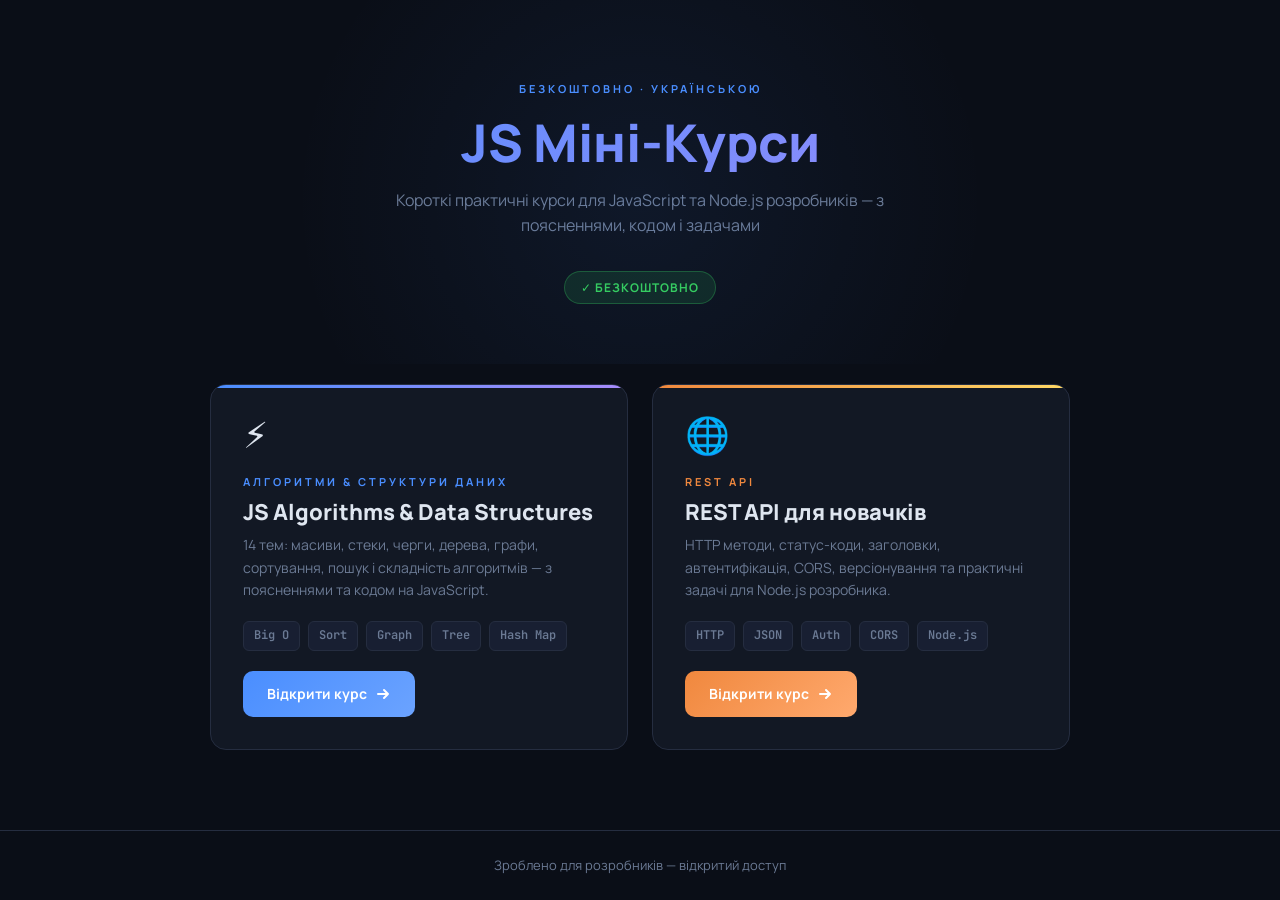
==== index.html @ dd0eef19 "init" ====
<!DOCTYPE html>
<html lang="uk">
<head>
<meta charset="UTF-8">
<meta name="viewport" content="width=device-width, initial-scale=1.0">
<title>JS Міні-Курси — для JavaScript / Node.js розробників</title>
<meta name="description" content="Безкоштовні міні-курси для JavaScript та Node.js розробників: REST API, алгоритми та структури даних.">
<link rel="preconnect" href="https://fonts.googleapis.com">
<link rel="preconnect" href="https://fonts.gstatic.com" crossorigin>
<link href="https://fonts.googleapis.com/css2?family=JetBrains+Mono:wght@400;600;700&family=Manrope:wght@400;500;600;700;800&display=swap" rel="stylesheet">
<style>
*,*::before,*::after{box-sizing:border-box;margin:0;padding:0}
:root{
  --bg:#0a0e17;--surface:#121824;--surface2:#181f32;--border:#252d40;
  --text:#dfe6f0;--text-muted:#6b7a94;
  --accent:#4a8eff;--green:#34d058;--purple:#a78bfa;--orange:#f0883e;
  --font-body:'Manrope',system-ui,sans-serif;
  --font-mono:'JetBrains Mono','Fira Code',monospace;
}
html{scroll-behavior:smooth}
body{background:var(--bg);color:var(--text);font-family:var(--font-body);line-height:1.6;min-height:100vh;display:flex;flex-direction:column}

/* ===== HERO ===== */
.hero{text-align:center;padding:80px 20px 60px;position:relative;overflow:hidden}
.hero::before{
  content:'';position:absolute;top:-150px;left:50%;transform:translateX(-50%);
  width:700px;height:700px;
  background:radial-gradient(circle,rgba(74,142,255,.08) 0%,transparent 70%);
  pointer-events:none
}
.hero-label{font-size:11px;font-weight:700;letter-spacing:3px;color:var(--accent);margin-bottom:16px;text-transform:uppercase}
.hero h1{
  font-size:clamp(30px,6vw,52px);font-weight:800;line-height:1.12;margin-bottom:16px;
  background:linear-gradient(135deg,#4a8eff 0%,#a78bfa 50%,#f0883e 100%);
  background-size:200% 200%;
  -webkit-background-clip:text;-webkit-text-fill-color:transparent;background-clip:text;
  animation:shimmer 8s ease-in-out infinite
}
@keyframes shimmer{0%,100%{background-position:0% 50%}50%{background-position:100% 50%}}
.hero-sub{color:var(--text-muted);font-size:16px;max-width:560px;margin:0 auto 12px}
.hero-badge{
  display:inline-block;margin-top:20px;padding:6px 16px;border-radius:20px;
  font-size:12px;font-weight:700;letter-spacing:1px;text-transform:uppercase;
  background:rgba(52,208,88,.12);color:var(--green);border:1px solid rgba(52,208,88,.3)
}

/* ===== GRID ===== */
.courses{max-width:900px;margin:0 auto;padding:20px 20px 80px;display:grid;grid-template-columns:repeat(auto-fit,minmax(360px,1fr));gap:24px}

.card{
  background:var(--surface);border:1px solid var(--border);border-radius:16px;
  padding:32px;display:flex;flex-direction:column;gap:20px;
  transition:border-color .2s,transform .2s,box-shadow .2s;text-decoration:none;color:inherit;
  position:relative;overflow:hidden
}
.card::before{
  content:'';position:absolute;top:0;left:0;right:0;height:3px;
  border-radius:16px 16px 0 0
}
.card--blue::before{background:linear-gradient(90deg,#4a8eff,#a78bfa)}
.card--orange::before{background:linear-gradient(90deg,#f0883e,#ffd866)}

.card:hover{transform:translateY(-4px);box-shadow:0 20px 40px rgba(0,0,0,.4)}
.card--blue:hover{border-color:rgba(74,142,255,.4)}
.card--orange:hover{border-color:rgba(240,136,62,.4)}

.card-icon{font-size:36px;line-height:1}
.card-meta{display:flex;flex-direction:column;gap:8px}
.card-label{font-size:11px;font-weight:700;letter-spacing:3px;text-transform:uppercase}
.card--blue .card-label{color:var(--accent)}
.card--orange .card-label{color:var(--orange)}
.card-title{font-size:22px;font-weight:800;line-height:1.25}
.card-desc{color:var(--text-muted);font-size:14px;line-height:1.6}

.card-tags{display:flex;flex-wrap:wrap;gap:8px}
.tag{
  padding:4px 10px;border-radius:6px;font-size:12px;font-weight:600;
  font-family:var(--font-mono);background:var(--surface2);color:var(--text-muted);
  border:1px solid var(--border)
}

.card-cta{
  margin-top:auto;display:inline-flex;align-items:center;gap:8px;
  padding:12px 24px;border-radius:10px;font-size:14px;font-weight:700;
  transition:opacity .2s;align-self:flex-start
}
.card--blue .card-cta{background:linear-gradient(135deg,#4a8eff,#6ba3ff);color:#fff}
.card--orange .card-cta{background:linear-gradient(135deg,#f0883e,#ffa96e);color:#fff}
.card-cta:hover{opacity:.88}
.card-cta svg{width:16px;height:16px;flex-shrink:0}

/* ===== FOOTER ===== */
footer{text-align:center;padding:24px 20px;color:var(--text-muted);font-size:13px;border-top:1px solid var(--border);margin-top:auto}
</style>
</head>
<body>

<section class="hero">
  <div class="hero-label">Безкоштовно · Українською</div>
  <h1>JS Міні-Курси</h1>
  <p class="hero-sub">Короткі практичні курси для JavaScript та Node.js розробників — з поясненнями, кодом і задачами</p>
  <span class="hero-badge">✓ Безкоштовно</span>
</section>

<div class="courses">

  <a href="algorithms.html" class="card card--blue">
    <div class="card-icon">⚡</div>
    <div class="card-meta">
      <span class="card-label">Алгоритми & Структури даних</span>
      <h2 class="card-title">JS Algorithms &amp; Data Structures</h2>
      <p class="card-desc">14 тем: масиви, стеки, черги, дерева, графи, сортування, пошук і складність алгоритмів — з поясненнями та кодом на JavaScript.</p>
    </div>
    <div class="card-tags">
      <span class="tag">Big O</span>
      <span class="tag">Sort</span>
      <span class="tag">Graph</span>
      <span class="tag">Tree</span>
      <span class="tag">Hash Map</span>
    </div>
    <span class="card-cta">
      Відкрити курс
      <svg viewBox="0 0 16 16" fill="none" stroke="currentColor" stroke-width="2" stroke-linecap="round" stroke-linejoin="round"><path d="M3 8h10M9 4l4 4-4 4"/></svg>
    </span>
  </a>

  <a href="rest-api.html" class="card card--orange">
    <div class="card-icon">🌐</div>
    <div class="card-meta">
      <span class="card-label">REST API</span>
      <h2 class="card-title">REST API для новачків</h2>
      <p class="card-desc">HTTP методи, статус-коди, заголовки, автентифікація, CORS, версіонування та практичні задачі для Node.js розробника.</p>
    </div>
    <div class="card-tags">
      <span class="tag">HTTP</span>
      <span class="tag">JSON</span>
      <span class="tag">Auth</span>
      <span class="tag">CORS</span>
      <span class="tag">Node.js</span>
    </div>
    <span class="card-cta">
      Відкрити курс
      <svg viewBox="0 0 16 16" fill="none" stroke="currentColor" stroke-width="2" stroke-linecap="round" stroke-linejoin="round"><path d="M3 8h10M9 4l4 4-4 4"/></svg>
    </span>
  </a>

</div>

<footer>Зроблено для розробників &mdash; відкритий доступ</footer>

</body>
</html>
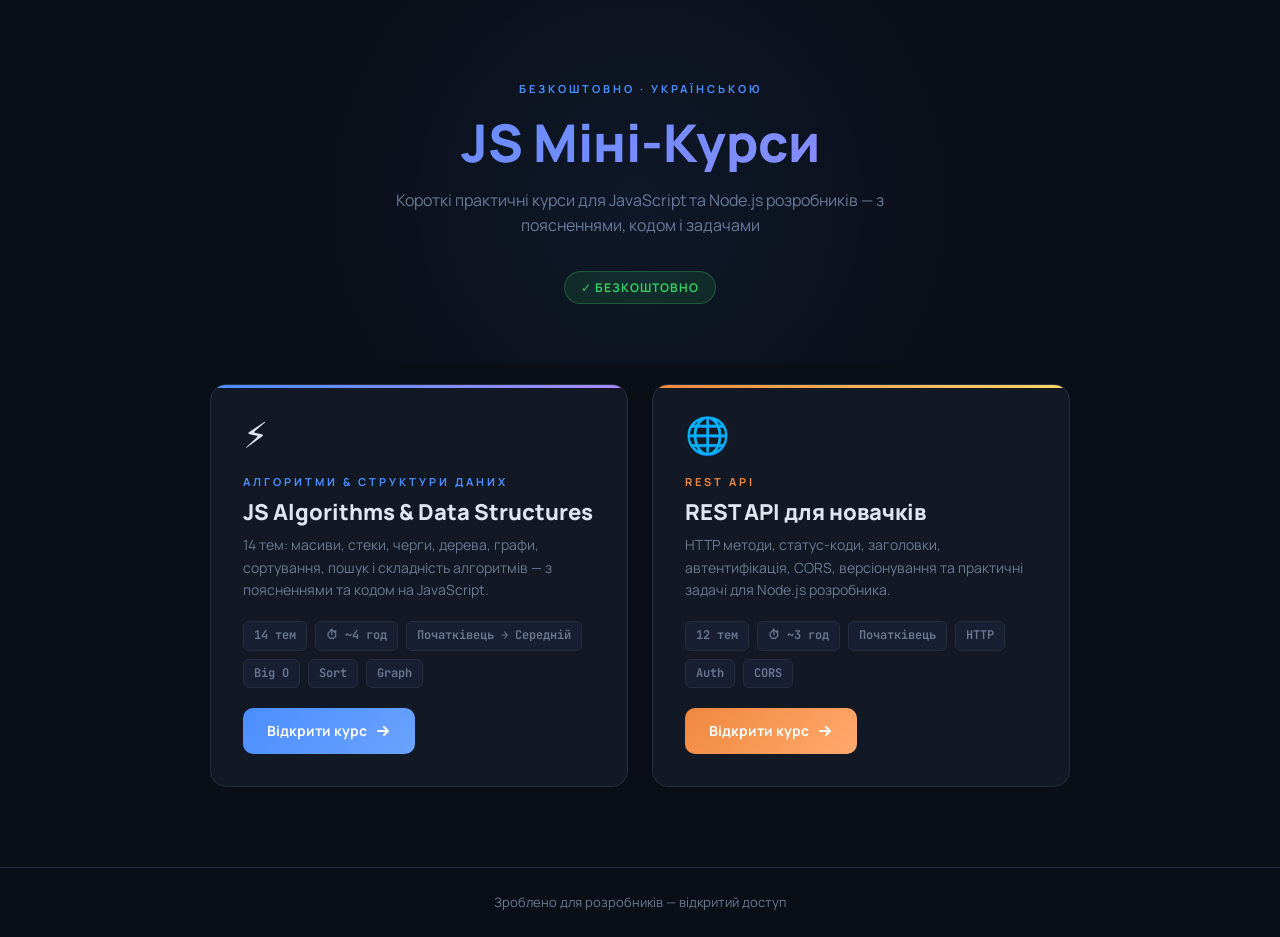
==== commit a7b47341: "wip" ====
--- a/index.html
+++ b/index.html
@@ -112,11 +112,12 @@
       <p class="card-desc">14 тем: масиви, стеки, черги, дерева, графи, сортування, пошук і складність алгоритмів — з поясненнями та кодом на JavaScript.</p>
     </div>
     <div class="card-tags">
+      <span class="tag">14 тем</span>
+      <span class="tag">⏱ ~4 год</span>
+      <span class="tag">Початківець → Середній</span>
       <span class="tag">Big O</span>
       <span class="tag">Sort</span>
       <span class="tag">Graph</span>
-      <span class="tag">Tree</span>
-      <span class="tag">Hash Map</span>
     </div>
     <span class="card-cta">
       Відкрити курс
@@ -132,11 +133,12 @@
       <p class="card-desc">HTTP методи, статус-коди, заголовки, автентифікація, CORS, версіонування та практичні задачі для Node.js розробника.</p>
     </div>
     <div class="card-tags">
+      <span class="tag">12 тем</span>
+      <span class="tag">⏱ ~3 год</span>
+      <span class="tag">Початківець</span>
       <span class="tag">HTTP</span>
-      <span class="tag">JSON</span>
       <span class="tag">Auth</span>
       <span class="tag">CORS</span>
-      <span class="tag">Node.js</span>
     </div>
     <span class="card-cta">
       Відкрити курс
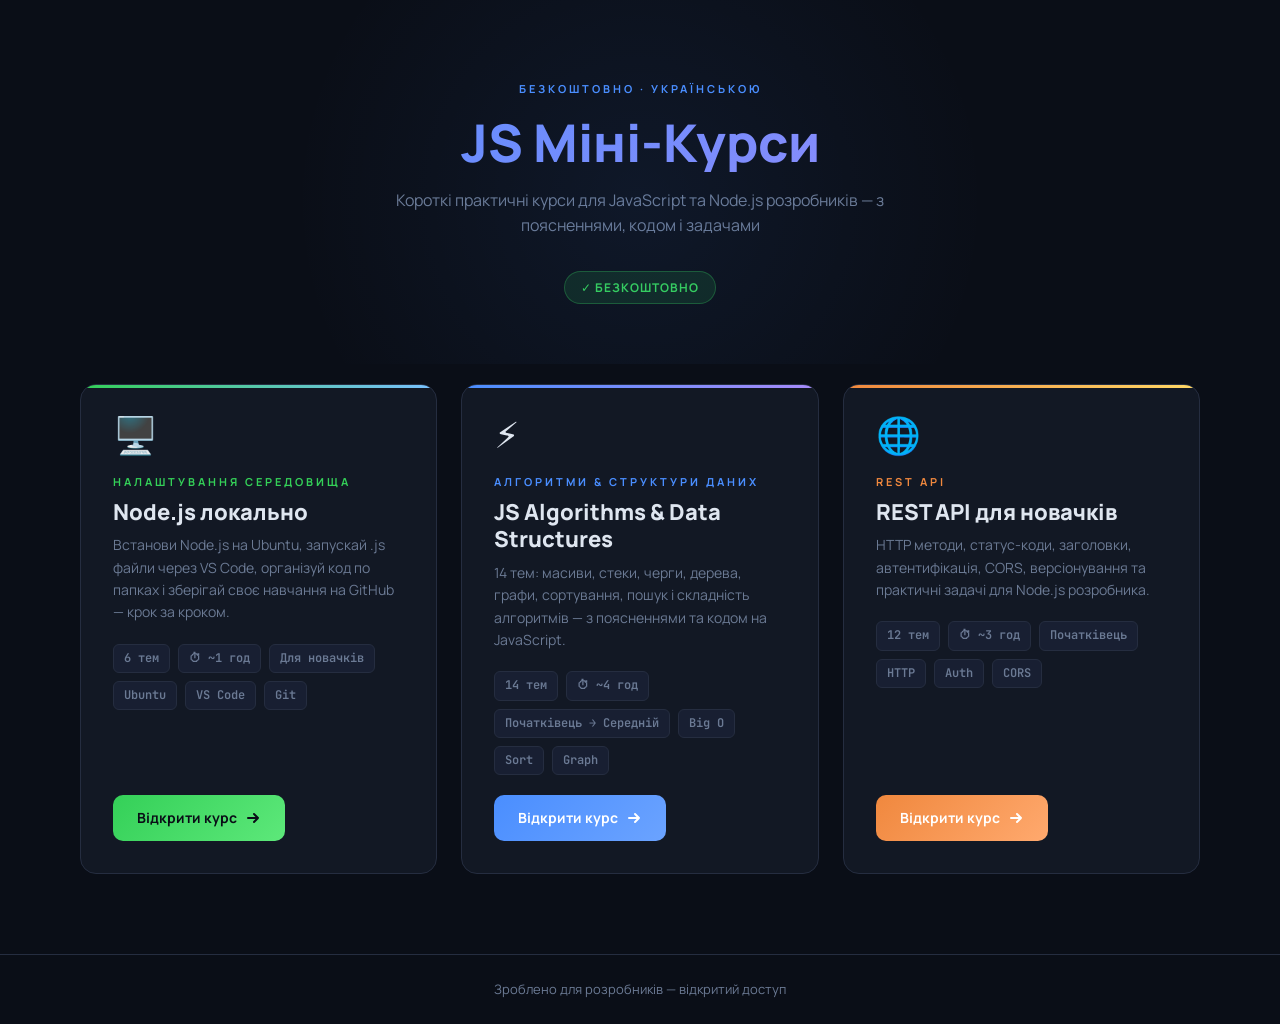
==== commit f4ad8bcd: "wip" ====
--- a/index.html
+++ b/index.html
@@ -45,7 +45,7 @@
 }
 
 /* ===== GRID ===== */
-.courses{max-width:900px;margin:0 auto;padding:20px 20px 80px;display:grid;grid-template-columns:repeat(auto-fit,minmax(360px,1fr));gap:24px}
+.courses{max-width:1160px;margin:0 auto;padding:20px 20px 80px;display:grid;grid-template-columns:repeat(auto-fit,minmax(320px,1fr));gap:24px}
 
 .card{
   background:var(--surface);border:1px solid var(--border);border-radius:16px;
@@ -59,16 +59,19 @@
 }
 .card--blue::before{background:linear-gradient(90deg,#4a8eff,#a78bfa)}
 .card--orange::before{background:linear-gradient(90deg,#f0883e,#ffd866)}
+.card--green::before{background:linear-gradient(90deg,#34d058,#79c0ff)}
 
 .card:hover{transform:translateY(-4px);box-shadow:0 20px 40px rgba(0,0,0,.4)}
 .card--blue:hover{border-color:rgba(74,142,255,.4)}
 .card--orange:hover{border-color:rgba(240,136,62,.4)}
+.card--green:hover{border-color:rgba(52,208,88,.4)}
 
 .card-icon{font-size:36px;line-height:1}
 .card-meta{display:flex;flex-direction:column;gap:8px}
 .card-label{font-size:11px;font-weight:700;letter-spacing:3px;text-transform:uppercase}
 .card--blue .card-label{color:var(--accent)}
 .card--orange .card-label{color:var(--orange)}
+.card--green .card-label{color:var(--green)}
 .card-title{font-size:22px;font-weight:800;line-height:1.25}
 .card-desc{color:var(--text-muted);font-size:14px;line-height:1.6}
 
@@ -86,6 +89,7 @@
 }
 .card--blue .card-cta{background:linear-gradient(135deg,#4a8eff,#6ba3ff);color:#fff}
 .card--orange .card-cta{background:linear-gradient(135deg,#f0883e,#ffa96e);color:#fff}
+.card--green .card-cta{background:linear-gradient(135deg,#34d058,#5de87a);color:#0a0e17}
 .card-cta:hover{opacity:.88}
 .card-cta svg{width:16px;height:16px;flex-shrink:0}
 
@@ -103,6 +107,27 @@
 </section>
 
 <div class="courses">
+
+  <a href="nodejs-local.html" class="card card--green">
+    <div class="card-icon">🖥️</div>
+    <div class="card-meta">
+      <span class="card-label">Налаштування середовища</span>
+      <h2 class="card-title">Node.js локально</h2>
+      <p class="card-desc">Встанови Node.js на Ubuntu, запускай .js файли через VS Code, організуй код по папках і зберігай своє навчання на GitHub — крок за кроком.</p>
+    </div>
+    <div class="card-tags">
+      <span class="tag">6 тем</span>
+      <span class="tag">⏱ ~1 год</span>
+      <span class="tag">Для новачків</span>
+      <span class="tag">Ubuntu</span>
+      <span class="tag">VS Code</span>
+      <span class="tag">Git</span>
+    </div>
+    <span class="card-cta">
+      Відкрити курс
+      <svg viewBox="0 0 16 16" fill="none" stroke="currentColor" stroke-width="2" stroke-linecap="round" stroke-linejoin="round"><path d="M3 8h10M9 4l4 4-4 4"/></svg>
+    </span>
+  </a>
 
   <a href="algorithms.html" class="card card--blue">
     <div class="card-icon">⚡</div>
